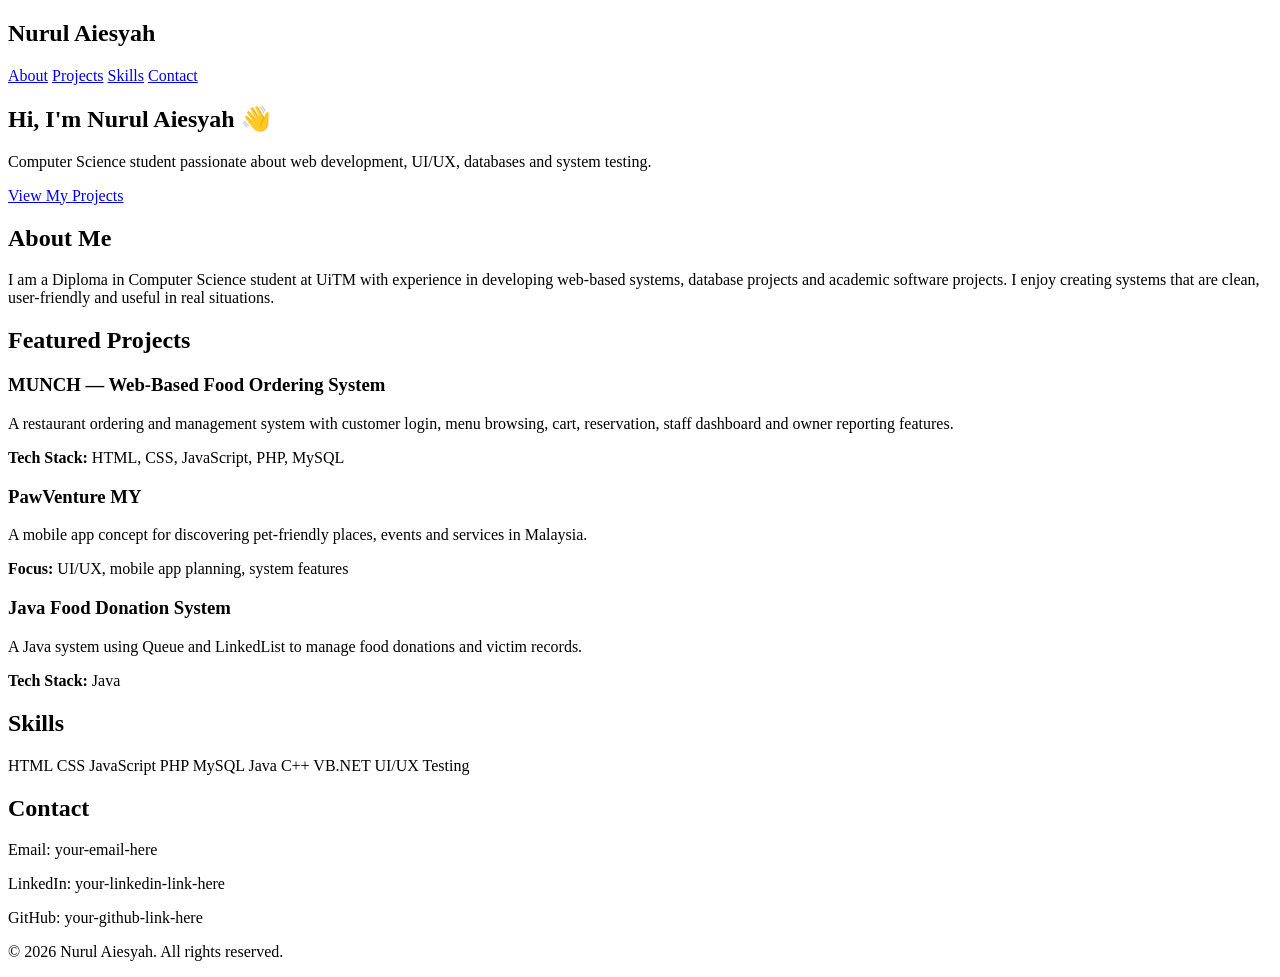
==== index.html @ fdca9e2c "Create initial portfolio website structure in HTML This is a complete HTML structure for a portfolio" ====
<!DOCTYPE html>
<html lang="en">
<head>
  <meta charset="UTF-8" />
  <meta name="viewport" content="width=device-width, initial-scale=1.0" />
  <title>Nurul Aiesyah | Portfolio</title>
  <link rel="stylesheet" href="style.css" />
</head>
<body>

  <header>
    <nav>
      <h2>Nurul Aiesyah</h2>
      <div>
        <a href="#about">About</a>
        <a href="#projects">Projects</a>
        <a href="#skills">Skills</a>
        <a href="#contact">Contact</a>
      </div>
    </nav>

    <section class="hero">
      <h1>Hi, I'm Nurul Aiesyah 👋</h1>
      <p>Computer Science student passionate about web development, UI/UX, databases and system testing.</p>
      <a href="#projects" class="btn">View My Projects</a>
    </section>
  </header>

  <section id="about" class="section">
    <h2>About Me</h2>
    <p>
      I am a Diploma in Computer Science student at UiTM with experience in developing web-based systems,
      database projects and academic software projects. I enjoy creating systems that are clean,
      user-friendly and useful in real situations.
    </p>
  </section>

  <section id="projects" class="section">
    <h2>Featured Projects</h2>

    <div class="project-card">
      <h3>MUNCH — Web-Based Food Ordering System</h3>
      <p>
        A restaurant ordering and management system with customer login, menu browsing, cart,
        reservation, staff dashboard and owner reporting features.
      </p>
      <p><strong>Tech Stack:</strong> HTML, CSS, JavaScript, PHP, MySQL</p>
    </div>

    <div class="project-card">
      <h3>PawVenture MY</h3>
      <p>
        A mobile app concept for discovering pet-friendly places, events and services in Malaysia.
      </p>
      <p><strong>Focus:</strong> UI/UX, mobile app planning, system features</p>
    </div>

    <div class="project-card">
      <h3>Java Food Donation System</h3>
      <p>
        A Java system using Queue and LinkedList to manage food donations and victim records.
      </p>
      <p><strong>Tech Stack:</strong> Java</p>
    </div>
  </section>

  <section id="skills" class="section">
    <h2>Skills</h2>
    <div class="skills">
      <span>HTML</span>
      <span>CSS</span>
      <span>JavaScript</span>
      <span>PHP</span>
      <span>MySQL</span>
      <span>Java</span>
      <span>C++</span>
      <span>VB.NET</span>
      <span>UI/UX</span>
      <span>Testing</span>
    </div>
  </section>

  <section id="contact" class="section">
    <h2>Contact</h2>
    <p>Email: your-email-here</p>
    <p>LinkedIn: your-linkedin-link-here</p>
    <p>GitHub: your-github-link-here</p>
  </section>

  <footer>
    <p>© 2026 Nurul Aiesyah. All rights reserved.</p>
  </footer>

</body>
</html>
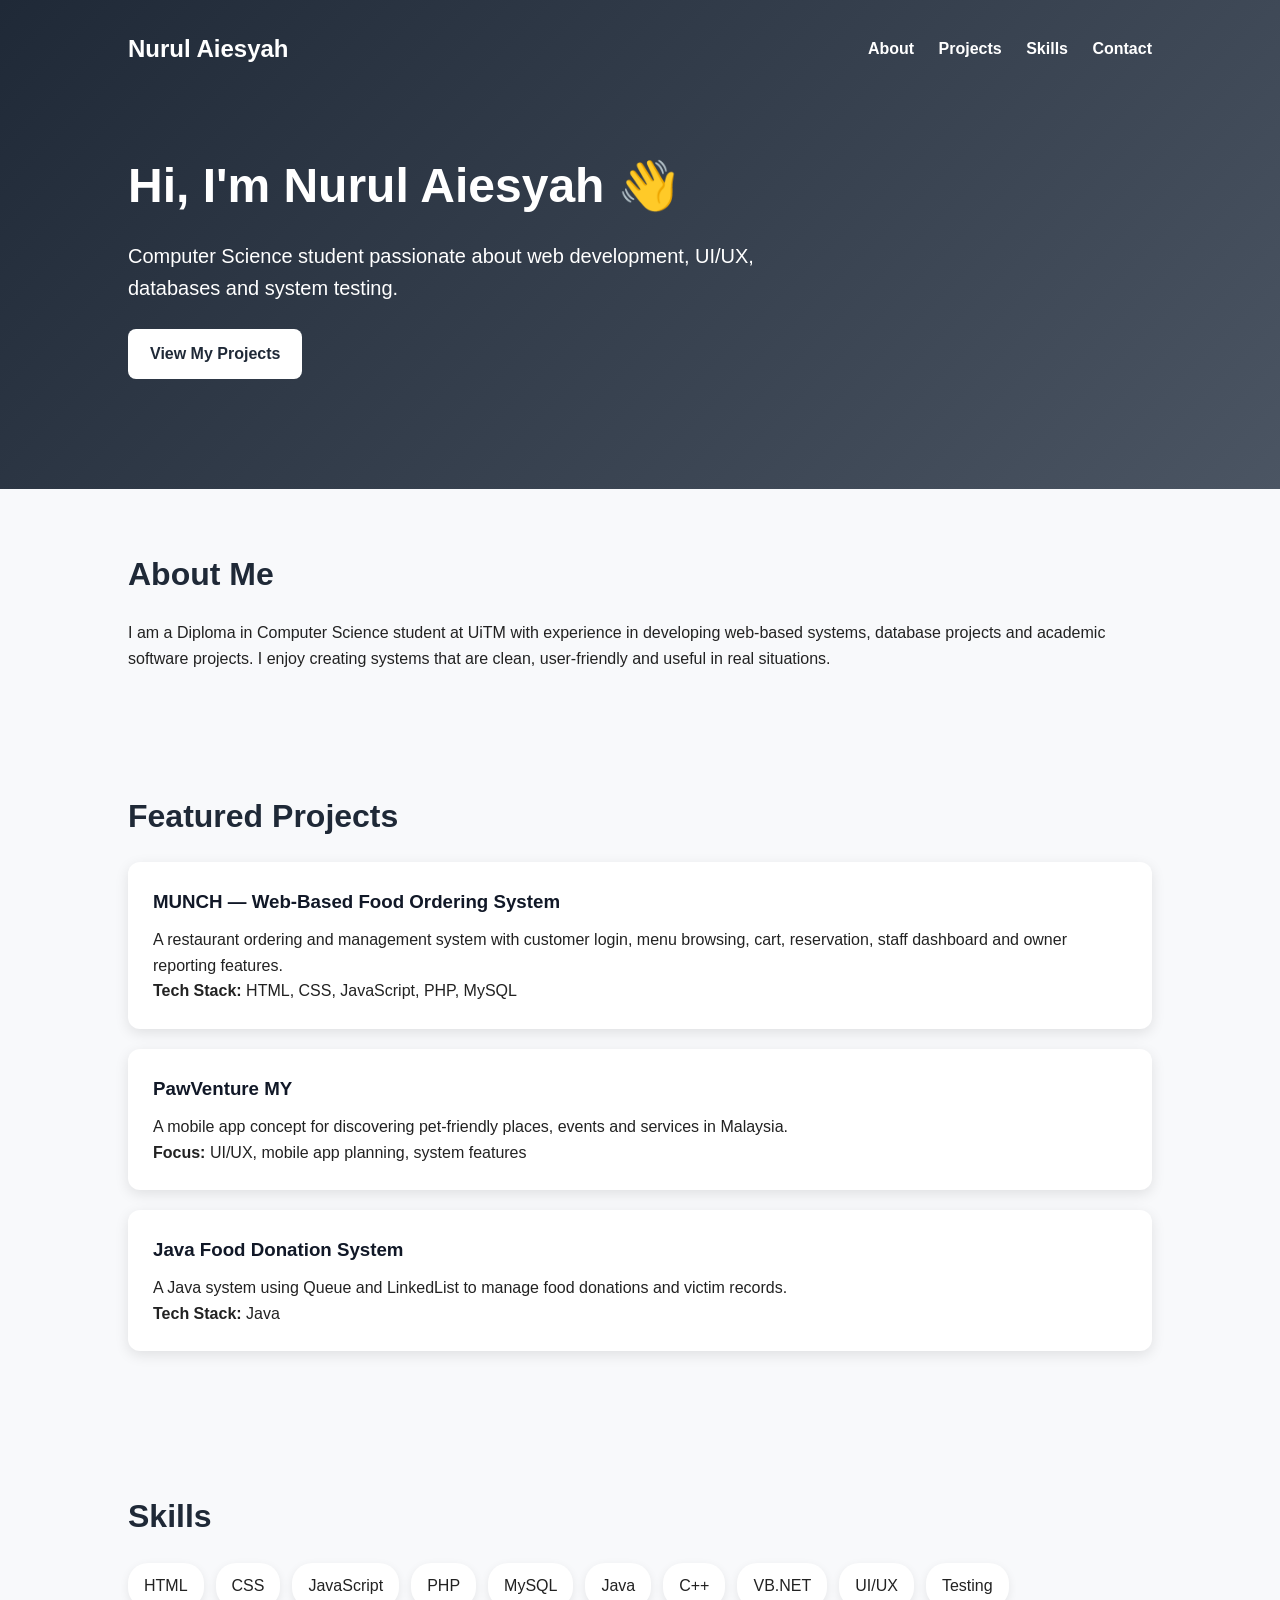
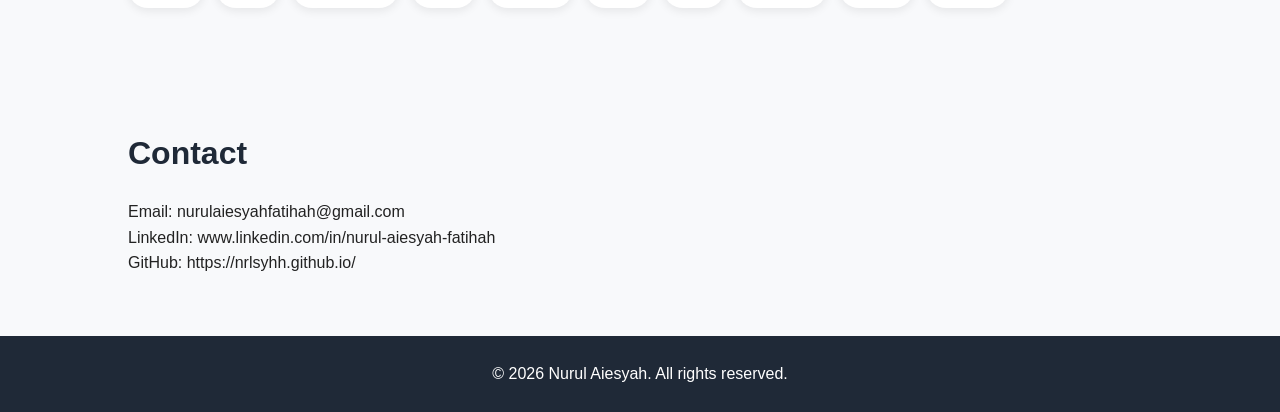
==== commit fb020374: "Update contact information in index.html" ====
--- a/index.html
+++ b/index.html
@@ -82,9 +82,9 @@
 
   <section id="contact" class="section">
     <h2>Contact</h2>
-    <p>Email: your-email-here</p>
-    <p>LinkedIn: your-linkedin-link-here</p>
-    <p>GitHub: your-github-link-here</p>
+    <p>Email: nurulaiesyahfatihah@gmail.com</p>
+    <p>LinkedIn: www.linkedin.com/in/nurul-aiesyah-fatihah</p>
+    <p>GitHub: https://nrlsyhh.github.io/</p>
   </section>
 
   <footer>
--- a/style.css
+++ b/style.css
@@ -0,0 +1,115 @@
+* {
+  margin: 0;
+  padding: 0;
+  box-sizing: border-box;
+  font-family: Arial, sans-serif;
+}
+
+body {
+  background: #f8f9fb;
+  color: #222;
+  line-height: 1.6;
+}
+
+header {
+  background: linear-gradient(135deg, #1f2937, #4b5563);
+  color: white;
+  padding: 30px 10%;
+}
+
+nav {
+  display: flex;
+  justify-content: space-between;
+  align-items: center;
+  margin-bottom: 80px;
+}
+
+nav a {
+  color: white;
+  text-decoration: none;
+  margin-left: 20px;
+  font-weight: bold;
+}
+
+.hero {
+  max-width: 700px;
+  padding-bottom: 80px;
+}
+
+.hero h1 {
+  font-size: 48px;
+  margin-bottom: 15px;
+}
+
+.hero p {
+  font-size: 20px;
+  margin-bottom: 25px;
+}
+
+.btn {
+  display: inline-block;
+  background: white;
+  color: #1f2937;
+  padding: 12px 22px;
+  border-radius: 8px;
+  text-decoration: none;
+  font-weight: bold;
+}
+
+.section {
+  padding: 60px 10%;
+}
+
+.section h2 {
+  font-size: 32px;
+  margin-bottom: 20px;
+  color: #1f2937;
+}
+
+.project-card {
+  background: white;
+  padding: 25px;
+  margin-bottom: 20px;
+  border-radius: 12px;
+  box-shadow: 0 4px 14px rgba(0, 0, 0, 0.1);
+}
+
+.project-card h3 {
+  margin-bottom: 10px;
+  color: #111827;
+}
+
+.skills {
+  display: flex;
+  flex-wrap: wrap;
+  gap: 12px;
+}
+
+.skills span {
+  background: white;
+  padding: 10px 16px;
+  border-radius: 20px;
+  box-shadow: 0 3px 10px rgba(0, 0, 0, 0.08);
+}
+
+footer {
+  text-align: center;
+  padding: 25px;
+  background: #1f2937;
+  color: white;
+}
+
+@media screen and (max-width: 768px) {
+  nav {
+    flex-direction: column;
+    gap: 20px;
+  }
+
+  nav a {
+    margin: 0 8px;
+  }
+
+  .hero h1 {
+    font-size: 36px;
+  }
+}
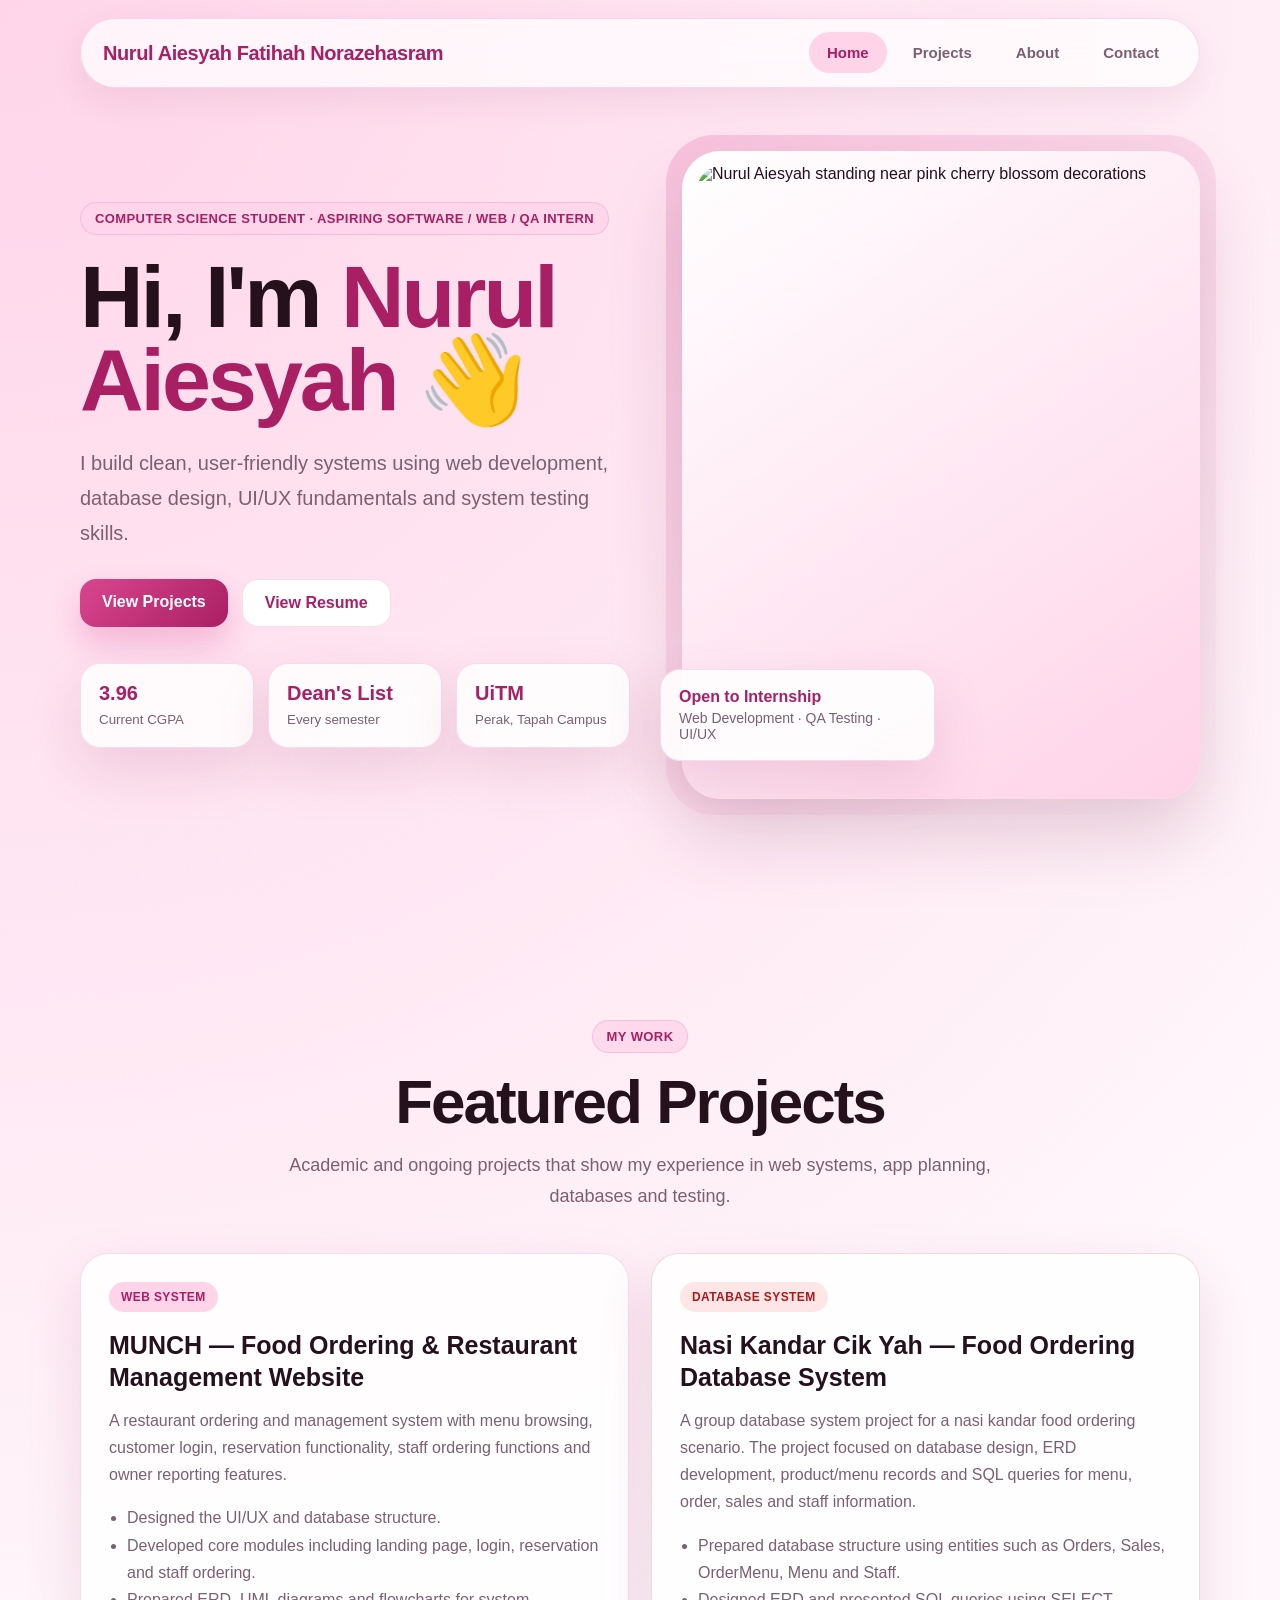
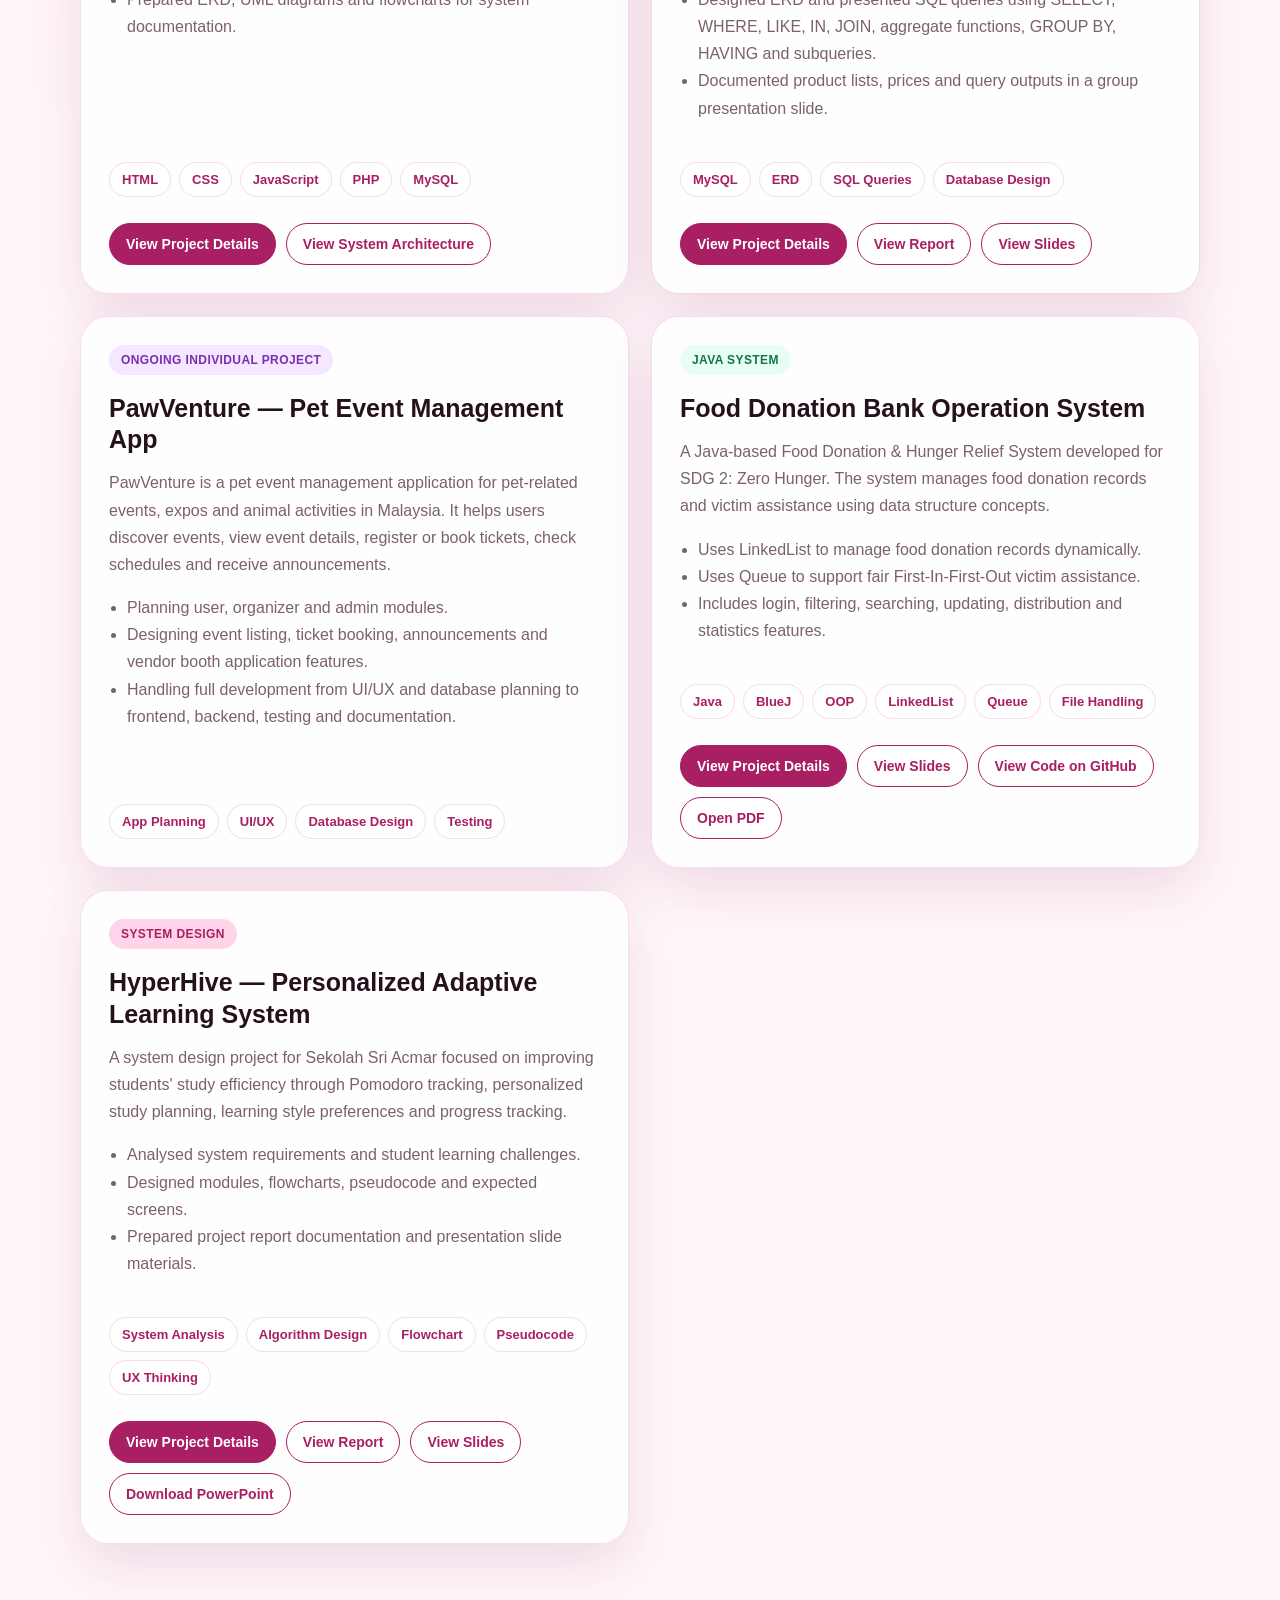
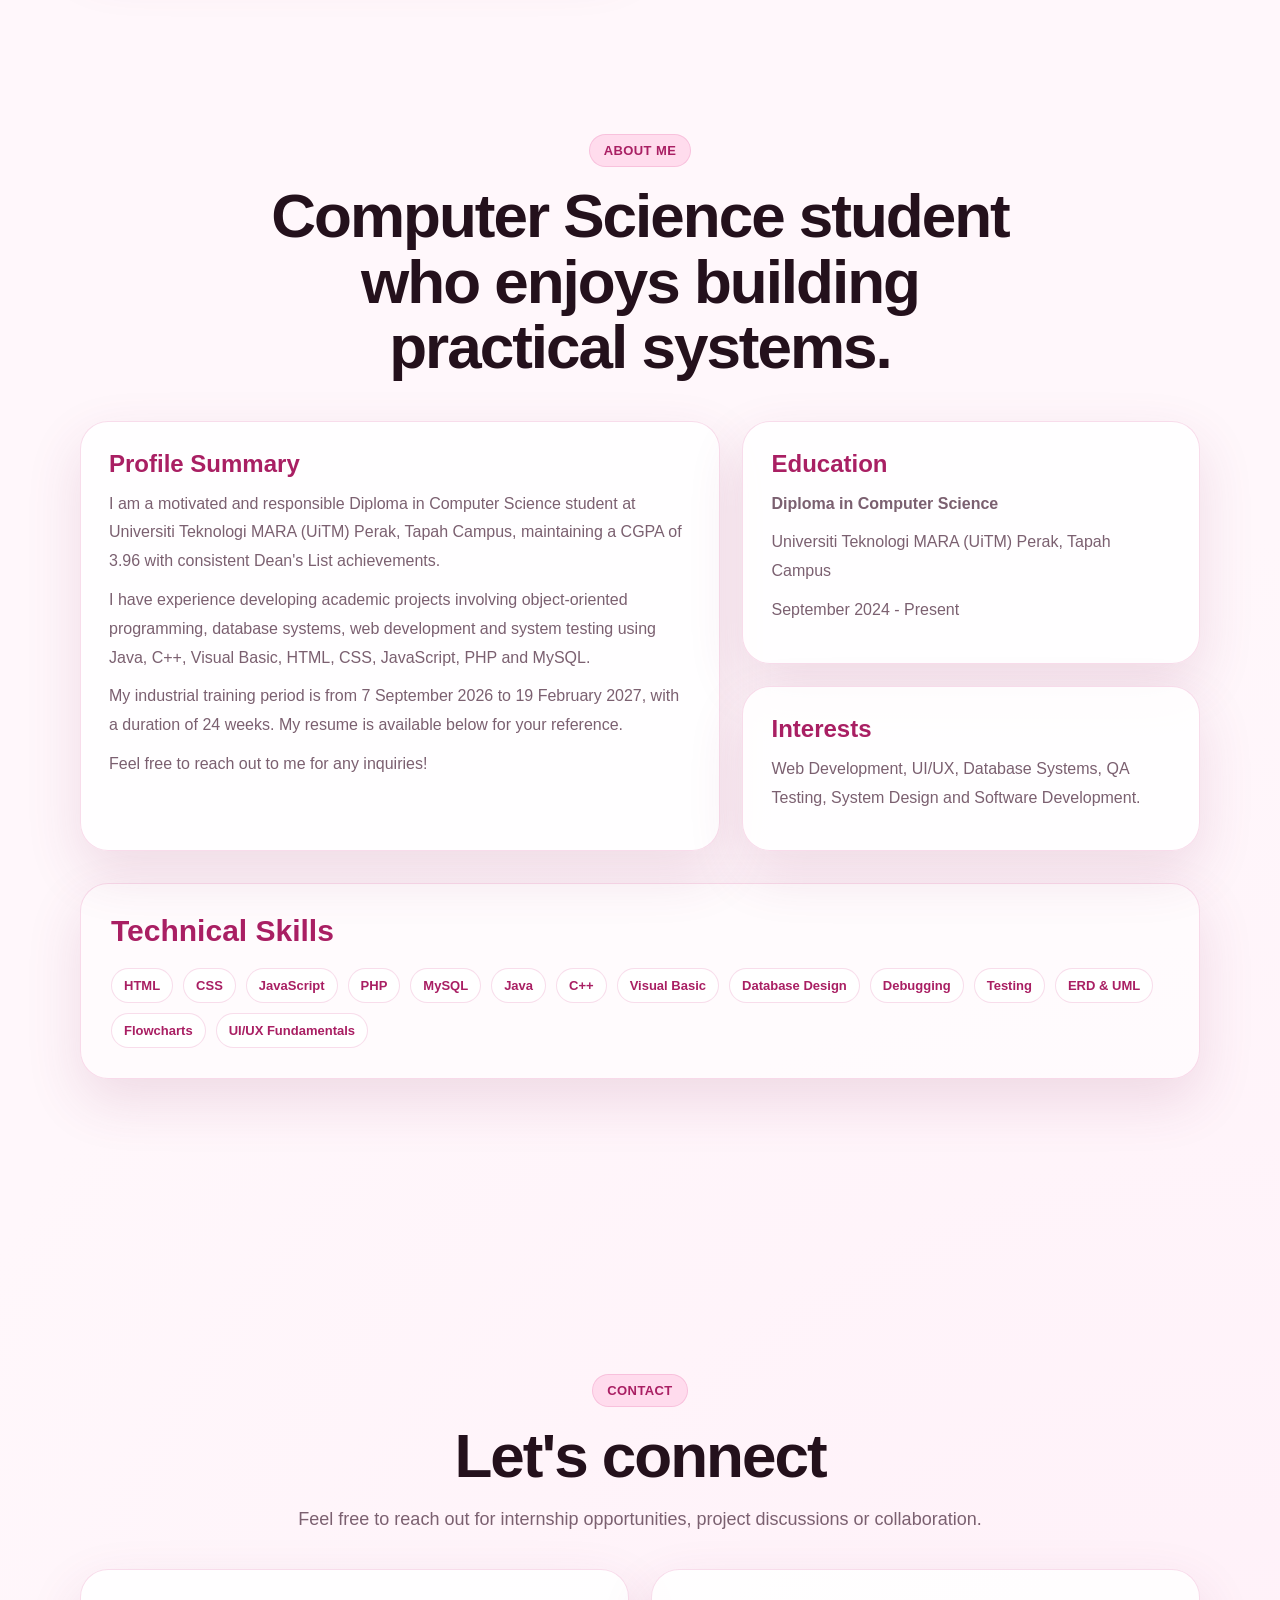
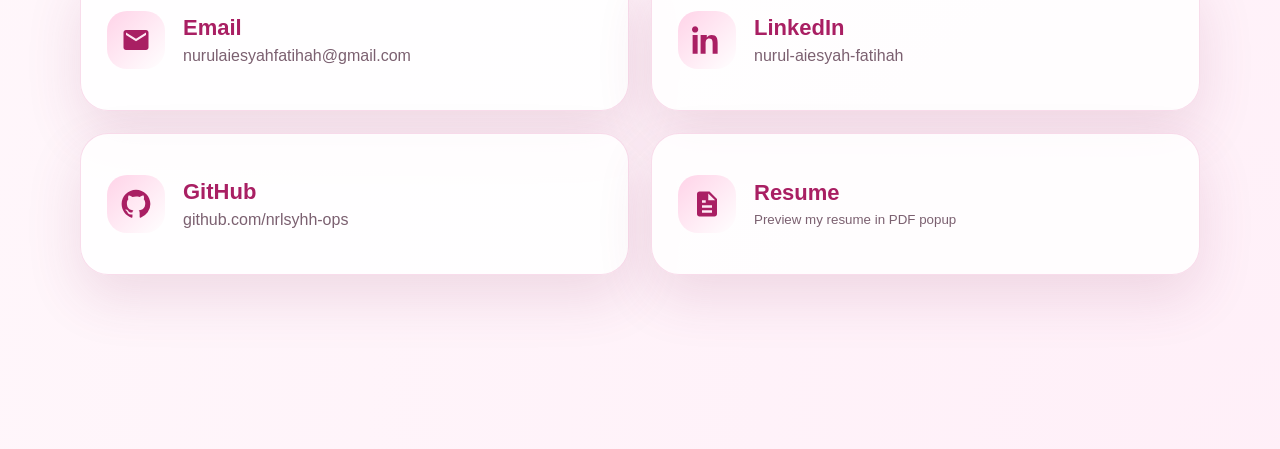
==== commit a0b99bf8: "Add files via upload" ====
--- a/index.html
+++ b/index.html
@@ -1,95 +1,314 @@
 <!DOCTYPE html>
 <html lang="en">
 <head>
-  <meta charset="UTF-8" />
-  <meta name="viewport" content="width=device-width, initial-scale=1.0" />
-  <title>Nurul Aiesyah | Portfolio</title>
-  <link rel="stylesheet" href="style.css" />
+    <meta charset="UTF-8">
+    <meta http-equiv="X-UA-Compatible" content="IE=edge">
+    <meta name="viewport" content="width=device-width, initial-scale=1.0">
+    <meta name="description" content="Portfolio of Nurul Aiesyah Fatihah, Diploma in Computer Science student and aspiring Software, Web and QA intern.">
+    <title>Nurul Aiesyah | Portfolio</title>
+    <link rel="stylesheet" href="style.css">
 </head>
 <body>
-
-  <header>
-    <nav>
-      <h2>Nurul Aiesyah</h2>
-      <div>
-        <a href="#about">About</a>
-        <a href="#projects">Projects</a>
-        <a href="#skills">Skills</a>
-        <a href="#contact">Contact</a>
-      </div>
+    <nav class="navbar">
+        <a href="#home" class="logo">Nurul Aiesyah Fatihah Norazehasram</a>
+        <button class="menu-toggle" aria-label="Open navigation menu">☰</button>
+        <ul class="link-group">
+            <li><a href="#home" class="nav-link active">Home</a></li>
+            <li><a href="#projects" class="nav-link">Projects</a></li>
+            <li><a href="#about" class="nav-link">About</a></li>
+            <li><a href="#contact" class="nav-link">Contact</a></li>
+        </ul>
     </nav>
 
-    <section class="hero">
-      <h1>Hi, I'm Nurul Aiesyah 👋</h1>
-      <p>Computer Science student passionate about web development, UI/UX, databases and system testing.</p>
-      <a href="#projects" class="btn">View My Projects</a>
-    </section>
-  </header>
-
-  <section id="about" class="section">
-    <h2>About Me</h2>
-    <p>
-      I am a Diploma in Computer Science student at UiTM with experience in developing web-based systems,
-      database projects and academic software projects. I enjoy creating systems that are clean,
-      user-friendly and useful in real situations.
-    </p>
-  </section>
-
-  <section id="projects" class="section">
-    <h2>Featured Projects</h2>
-
-    <div class="project-card">
-      <h3>MUNCH — Web-Based Food Ordering System</h3>
-      <p>
-        A restaurant ordering and management system with customer login, menu browsing, cart,
-        reservation, staff dashboard and owner reporting features.
-      </p>
-      <p><strong>Tech Stack:</strong> HTML, CSS, JavaScript, PHP, MySQL</p>
+    <main>
+        <!-- Home -->
+        <section id="home" class="home-section section-block">
+            <div class="home-content">
+                <p class="eyebrow">Computer Science Student · Aspiring Software / Web / QA Intern</p>
+                <h1>Hi, I'm <span>Nurul Aiesyah</span> 👋</h1>
+                <p class="hero-text">
+                    I build clean, user-friendly systems using web development, database design,
+                    UI/UX fundamentals and system testing skills.
+                </p>
+
+                <div class="hero-actions">
+                    <a href="#projects" class="btn primary-btn">View Projects</a>
+                    <button class="btn secondary-btn" id="openResumeHero" type="button">View Resume</button>
+                </div>
+
+                <div class="quick-stats">
+                    <div>
+                        <strong>3.96</strong>
+                        <small>Current CGPA</small>
+                    </div>
+                    <div>
+                        <strong>Dean's List</strong>
+                        <small>Every semester</small>
+                    </div>
+                    <div>
+                        <strong>UiTM</strong>
+                        <small>Perak, Tapah Campus</small>
+                    </div>
+                </div>
+            </div>
+
+            <div class="home-image-card">
+                <div class="image-frame">
+                    <img src="img/home-photo.jpg" class="home-img" alt="Nurul Aiesyah standing near pink cherry blossom decorations">
+                </div>
+                <div class="floating-card">
+                    <strong>Open to Internship</strong>
+                    <span>Web Development · QA Testing · UI/UX</span>
+                </div>
+            </div>
+        </section>
+
+        <!-- Projects -->
+        <section id="projects" class="project-section section-block">
+            <div class="section-title">
+                <p class="eyebrow">My Work</p>
+                <h2>Featured Projects</h2>
+                <p>Academic and ongoing projects that show my experience in web systems, app planning, databases and testing.</p>
+            </div>
+
+            <div class="project-container">
+                <article class="project-card featured-project">
+                    <div class="project-tag">Web System</div>
+                    <h3>MUNCH — Food Ordering & Restaurant Management Website</h3>
+                    <p>
+                        A restaurant ordering and management system with menu browsing, customer login,
+                        reservation functionality, staff ordering functions and owner reporting features.
+                    </p>
+                    <ul>
+                        <li>Designed the UI/UX and database structure.</li>
+                        <li>Developed core modules including landing page, login, reservation and staff ordering.</li>
+                        <li>Prepared ERD, UML diagrams and flowcharts for system documentation.</li>
+                    </ul>
+                    <div class="tech-list">
+                        <span>HTML</span><span>CSS</span><span>JavaScript</span><span>PHP</span><span>MySQL</span>
+                    </div>
+                    <div class="project-actions">
+                        <a href="munch-web.html" class="project-btn">View Project Details</a>
+                        <a href="munch-system-architecture.pdf" class="project-btn outline" target="_blank" rel="noopener noreferrer">View System Architecture</a>
+                    </div>
+                </article>
+
+                <article class="project-card featured-project database-project-card">
+                    <div class="project-tag database">Database System</div>
+                    <h3>Nasi Kandar Cik Yah — Food Ordering Database System</h3>
+                    <p>
+                        A group database system project for a nasi kandar food ordering scenario. The project focused on database design,
+                        ERD development, product/menu records and SQL queries for menu, order, sales and staff information.
+                    </p>
+                    <ul>
+                        <li>Prepared database structure using entities such as Orders, Sales, OrderMenu, Menu and Staff.</li>
+                        <li>Designed ERD and presented SQL queries using SELECT, WHERE, LIKE, IN, JOIN, aggregate functions, GROUP BY, HAVING and subqueries.</li>
+                        <li>Documented product lists, prices and query outputs in a group presentation slide.</li>
+                    </ul>
+                    <div class="tech-list">
+                        <span>MySQL</span><span>ERD</span><span>SQL Queries</span><span>Database Design</span>
+                    </div>
+                    <div class="project-actions">
+                        <a href="nasi-kandar-database.html" class="project-btn">View Project Details</a>
+                        <a href="nasi-kandar-database.html#report-section" class="project-btn outline">View Report</a>
+                        <a href="ict200-group-presentation.pdf" class="project-btn outline" target="_blank" rel="noopener noreferrer">View Slides</a>
+                    </div>
+                </article>
+
+                <article class="project-card featured-project">
+                    <div class="project-tag ongoing">Ongoing Individual Project</div>
+                    <h3>PawVenture — Pet Event Management App</h3>
+                    <p>
+                        PawVenture is a pet event management application for pet-related events, expos and animal activities in Malaysia.
+                        It helps users discover events, view event details, register or book tickets, check schedules and receive announcements.
+                    </p>
+                    <ul>
+                        <li>Planning user, organizer and admin modules.</li>
+                        <li>Designing event listing, ticket booking, announcements and vendor booth application features.</li>
+                        <li>Handling full development from UI/UX and database planning to frontend, backend, testing and documentation.</li>
+                    </ul>
+                    <div class="tech-list">
+                        <span>App Planning</span><span>UI/UX</span><span>Database Design</span><span>Testing</span>
+                    </div>
+                </article>
+
+                <article class="project-card">
+                    <div class="project-tag java">Java System</div>
+                    <h3>Food Donation Bank Operation System</h3>
+                    <p>
+                        A Java-based Food Donation & Hunger Relief System developed for SDG 2: Zero Hunger.
+                        The system manages food donation records and victim assistance using data structure concepts.
+                    </p>
+                    <ul>
+                        <li>Uses LinkedList to manage food donation records dynamically.</li>
+                        <li>Uses Queue to support fair First-In-First-Out victim assistance.</li>
+                        <li>Includes login, filtering, searching, updating, distribution and statistics features.</li>
+                    </ul>
+                    <div class="tech-list">
+                        <span>Java</span><span>BlueJ</span><span>OOP</span><span>LinkedList</span><span>Queue</span><span>File Handling</span>
+                    </div>
+                    <div class="project-actions">
+                        <a href="food-donation-report.html" class="project-btn">View Project Details</a>
+                        <a href="food-donation-report.html#slides-section" class="project-btn outline">View Slides</a>
+                        <a href="https://github.com/nrlsyhh-ops/food-donation-bank-system.git" class="project-btn outline" target="_blank" rel="noopener noreferrer">View Code on GitHub</a>
+                        <a href="food-donation-final-report.pdf" class="project-btn outline" target="_blank" rel="noopener noreferrer">Open PDF</a>
+                    </div>
+                </article>
+
+                <article class="project-card">
+                    <div class="project-tag">System Design</div>
+                    <h3>HyperHive — Personalized Adaptive Learning System</h3>
+                    <p>
+                        A system design project for Sekolah Sri Acmar focused on improving students' study efficiency through
+                        Pomodoro tracking, personalized study planning, learning style preferences and progress tracking.
+                    </p>
+                    <ul>
+                        <li>Analysed system requirements and student learning challenges.</li>
+                        <li>Designed modules, flowcharts, pseudocode and expected screens.</li>
+                        <li>Prepared project report documentation and presentation slide materials.</li>
+                    </ul>
+                    <div class="tech-list">
+                        <span>System Analysis</span><span>Algorithm Design</span><span>Flowchart</span><span>Pseudocode</span><span>UX Thinking</span>
+                    </div>
+                    <div class="project-actions">
+                        <a href="personalized-adaptive-learning-system.html" class="project-btn">View Project Details</a>
+                        <a href="personalized-adaptive-learning-system.html#report-section" class="project-btn outline">View Report</a>
+                        <a href="personalized-adaptive-learning-system.html#slides-section" class="project-btn outline">View Slides</a>
+                        <a href="pals-presentation.pptx" class="project-btn outline" target="_blank" rel="noopener noreferrer">Download PowerPoint</a>
+                    </div>
+                </article>
+            </div>
+        </section>
+
+        <!-- About -->
+        <section id="about" class="about-section section-block">
+            <div class="section-title">
+                <p class="eyebrow">About Me</p>
+                <h2>Computer Science student who enjoys building practical systems.</h2>
+            </div>
+
+            <div class="about-grid">
+                <div class="about-card about-main">
+                    <h3>Profile Summary</h3>
+                    <p>
+                        I am a motivated and responsible Diploma in Computer Science student at Universiti Teknologi MARA (UiTM)
+                        Perak, Tapah Campus, maintaining a CGPA of 3.96 with consistent Dean's List achievements.
+                    </p>
+                    <p>
+                        I have experience developing academic projects involving object-oriented programming, database systems,
+                        web development and system testing using Java, C++, Visual Basic, HTML, CSS, JavaScript, PHP and MySQL.
+                    </p>
+					<p>
+						My industrial training period is from 7 September 2026 to 19 February 2027, with a duration of 24 weeks. 
+						My resume is available below for your reference. 
+					</p>
+					<p>
+						Feel free to reach out to me for any inquiries!
+                    </p>
+                </div>
+
+                <div class="about-card">
+                    <h3>Education</h3>
+                    <p><strong>Diploma in Computer Science</strong></p>
+                    <p>Universiti Teknologi MARA (UiTM) Perak, Tapah Campus</p>
+                    <p>September 2024 - Present</p>
+                </div>
+
+                <div class="about-card">
+                    <h3>Interests</h3>
+                    <p>Web Development, UI/UX, Database Systems, QA Testing, System Design and Software Development.</p>
+                </div>
+            </div>
+
+            <div class="skill-section">
+                <h2>Technical Skills</h2>
+                <div class="skills-container">
+                    <span>HTML</span>
+                    <span>CSS</span>
+                    <span>JavaScript</span>
+                    <span>PHP</span>
+                    <span>MySQL</span>
+                    <span>Java</span>
+                    <span>C++</span>
+                    <span>Visual Basic</span>
+                    <span>Database Design</span>
+                    <span>Debugging</span>
+                    <span>Testing</span>
+                    <span>ERD & UML</span>
+                    <span>Flowcharts</span>
+                    <span>UI/UX Fundamentals</span>
+                </div>
+            </div>
+        </section>
+
+        <!-- Contact -->
+        <section id="contact" class="contact-section section-block">
+            <div class="section-title contact-title">
+                <p class="eyebrow">Contact</p>
+                <h2>Let's connect</h2>
+                <p>Feel free to reach out for internship opportunities, project discussions or collaboration.</p>
+            </div>
+
+            <div class="contact-grid">
+                <a class="contact-card" href="mailto:nurulaiesyahfatihah@gmail.com">
+                    <span class="contact-icon" aria-hidden="true">
+                        <svg viewBox="0 0 24 24"><path d="M20 4H4c-1.1 0-2 .9-2 2v12c0 1.1.9 2 2 2h16c1.1 0 2-.9 2-2V6c0-1.1-.9-2-2-2Zm0 4-8 5-8-5V6l8 5 8-5v2Z"/></svg>
+                    </span>
+                    <div>
+                        <h3>Email</h3>
+                        <p>nurulaiesyahfatihah@gmail.com</p>
+                    </div>
+                </a>
+
+                <a class="contact-card" href="https://www.linkedin.com/in/nurul-aiesyah-fatihah" target="_blank" rel="noopener noreferrer">
+                    <span class="contact-icon" aria-hidden="true">
+                        <svg viewBox="0 0 24 24"><path d="M4.98 3.5C4.98 4.88 3.87 6 2.5 6S0 4.88 0 3.5 1.12 1 2.5 1s2.48 1.12 2.48 2.5ZM.5 8h4V23h-4V8Zm7.5 0h3.84v2.05h.05c.53-1 1.84-2.05 3.79-2.05C19.73 8 20.5 10.67 20.5 14.14V23h-4v-7.85c0-1.87-.03-4.28-2.61-4.28-2.61 0-3.01 2.04-3.01 4.15V23h-4V8Z"/></svg>
+                    </span>
+                    <div>
+                        <h3>LinkedIn</h3>
+                        <p>nurul-aiesyah-fatihah</p>
+                    </div>
+                </a>
+
+                <a class="contact-card" href="https://github.com/nrlsyhh-ops" target="_blank" rel="noopener noreferrer">
+                    <span class="contact-icon" aria-hidden="true">
+                        <svg viewBox="0 0 24 24"><path d="M12 .5C5.65.5.5 5.65.5 12c0 5.08 3.29 9.39 7.86 10.91.58.1.79-.25.79-.56v-2.01c-3.2.7-3.88-1.54-3.88-1.54-.52-1.33-1.28-1.68-1.28-1.68-1.05-.72.08-.7.08-.7 1.16.08 1.77 1.19 1.77 1.19 1.03 1.76 2.7 1.25 3.36.96.1-.75.4-1.25.73-1.54-2.55-.29-5.23-1.28-5.23-5.68 0-1.25.45-2.28 1.19-3.08-.12-.29-.52-1.46.11-3.04 0 0 .97-.31 3.17 1.18.92-.26 1.9-.38 2.88-.39.98 0 1.96.13 2.88.39 2.2-1.49 3.17-1.18 3.17-1.18.63 1.58.23 2.75.11 3.04.74.8 1.19 1.83 1.19 3.08 0 4.41-2.69 5.38-5.25 5.67.41.36.78 1.06.78 2.14v3.18c0 .31.21.67.8.56A11.51 11.51 0 0 0 23.5 12C23.5 5.65 18.35.5 12 .5Z"/></svg>
+                    </span>
+                    <div>
+                        <h3>GitHub</h3>
+                        <p>github.com/nrlsyhh-ops</p>
+                    </div>
+                </a>
+
+                <button class="contact-card resume-card" id="openResumeContact" type="button">
+                    <span class="contact-icon" aria-hidden="true">
+                        <svg viewBox="0 0 24 24"><path d="M14 2H6c-1.1 0-2 .9-2 2v16c0 1.1.9 2 2 2h12c1.1 0 2-.9 2-2V8l-6-6Zm-1 7V3.5L18.5 9H13ZM8 13h8v2H8v-2Zm0 4h8v2H8v-2Zm0-8h3v2H8V9Z"/></svg>
+                    </span>
+                    <div>
+                        <h3>Resume</h3>
+                        <p>Preview my resume in PDF popup</p>
+                    </div>
+                </button>
+            </div>
+        </section>
+    </main>
+
+    <!-- Resume Modal -->
+    <div class="modal" id="resumeModal" aria-hidden="true" role="dialog" aria-labelledby="resumeModalTitle">
+        <div class="modal-overlay" data-close-modal></div>
+        <div class="modal-content">
+            <div class="modal-header">
+                <h2 id="resumeModalTitle">Nurul Aiesyah Resume</h2>
+                <button class="close-modal" type="button" data-close-modal aria-label="Close resume popup">×</button>
+            </div>
+            <iframe src="resume.pdf" title="Nurul Aiesyah Resume PDF"></iframe>
+            <div class="modal-actions">
+                <a href="resume.pdf" target="_blank" rel="noopener noreferrer">Open in New Tab</a>
+                <a href="resume.pdf" download>Download Resume</a>
+            </div>
+        </div>
     </div>
 
-    <div class="project-card">
-      <h3>PawVenture MY</h3>
-      <p>
-        A mobile app concept for discovering pet-friendly places, events and services in Malaysia.
-      </p>
-      <p><strong>Focus:</strong> UI/UX, mobile app planning, system features</p>
-    </div>
-
-    <div class="project-card">
-      <h3>Java Food Donation System</h3>
-      <p>
-        A Java system using Queue and LinkedList to manage food donations and victim records.
-      </p>
-      <p><strong>Tech Stack:</strong> Java</p>
-    </div>
-  </section>
-
-  <section id="skills" class="section">
-    <h2>Skills</h2>
-    <div class="skills">
-      <span>HTML</span>
-      <span>CSS</span>
-      <span>JavaScript</span>
-      <span>PHP</span>
-      <span>MySQL</span>
-      <span>Java</span>
-      <span>C++</span>
-      <span>VB.NET</span>
-      <span>UI/UX</span>
-      <span>Testing</span>
-    </div>
-  </section>
-
-  <section id="contact" class="section">
-    <h2>Contact</h2>
-    <p>Email: nurulaiesyahfatihah@gmail.com</p>
-    <p>LinkedIn: www.linkedin.com/in/nurul-aiesyah-fatihah</p>
-    <p>GitHub: https://nrlsyhh.github.io/</p>
-  </section>
-
-  <footer>
-    <p>© 2026 Nurul Aiesyah. All rights reserved.</p>
-  </footer>
-
+    <script src="app.js"></script>
 </body>
 </html>
--- a/style.css
+++ b/style.css
@@ -1,115 +1,1097 @@
-* {
-  margin: 0;
-  padding: 0;
-  box-sizing: border-box;
-  font-family: Arial, sans-serif;
-}
-
-body {
-  background: #f8f9fb;
-  color: #222;
-  line-height: 1.6;
-}
-
-header {
-  background: linear-gradient(135deg, #1f2937, #4b5563);
-  color: white;
-  padding: 30px 10%;
-}
-
-nav {
-  display: flex;
-  justify-content: space-between;
-  align-items: center;
-  margin-bottom: 80px;
-}
-
-nav a {
-  color: white;
-  text-decoration: none;
-  margin-left: 20px;
-  font-weight: bold;
-}
-
-.hero {
-  max-width: 700px;
-  padding-bottom: 80px;
-}
-
-.hero h1 {
-  font-size: 48px;
-  margin-bottom: 15px;
-}
-
-.hero p {
-  font-size: 20px;
-  margin-bottom: 25px;
-}
-
-.btn {
-  display: inline-block;
-  background: white;
-  color: #1f2937;
-  padding: 12px 22px;
-  border-radius: 8px;
-  text-decoration: none;
-  font-weight: bold;
-}
-
-.section {
-  padding: 60px 10%;
-}
-
-.section h2 {
-  font-size: 32px;
-  margin-bottom: 20px;
-  color: #1f2937;
-}
-
-.project-card {
-  background: white;
-  padding: 25px;
-  margin-bottom: 20px;
-  border-radius: 12px;
-  box-shadow: 0 4px 14px rgba(0, 0, 0, 0.1);
-}
-
-.project-card h3 {
-  margin-bottom: 10px;
-  color: #111827;
-}
-
-.skills {
-  display: flex;
-  flex-wrap: wrap;
-  gap: 12px;
-}
-
-.skills span {
-  background: white;
-  padding: 10px 16px;
-  border-radius: 20px;
-  box-shadow: 0 3px 10px rgba(0, 0, 0, 0.08);
-}
-
-footer {
-  text-align: center;
-  padding: 25px;
-  background: #1f2937;
-  color: white;
-}
-
-@media screen and (max-width: 768px) {
-  nav {
+:root{
+    --bg: #fff7fb;
+    --bg-soft: #ffeaf4;
+    --card: rgba(255, 255, 255, 0.86);
+    --text: #24111c;
+    --muted: #7b6070;
+    --accent: #d9468f;
+    --accent-dark: #a91f63;
+    --accent-light: #ffd3e8;
+    --border: rgba(217, 70, 143, 0.18);
+    --shadow: 0 22px 55px rgba(145, 48, 96, 0.14);
+}
+
+*{
+    margin: 0;
+    padding: 0;
+    box-sizing: border-box;
+}
+
+html{
+    scroll-behavior: smooth;
+}
+
+body{
+    width: 100%;
+    min-height: 100vh;
+    background:
+        radial-gradient(circle at top left, rgba(255, 211, 232, 0.95), transparent 32%),
+        radial-gradient(circle at bottom right, rgba(255, 239, 248, 0.95), transparent 28%),
+        var(--bg);
+    color: var(--text);
+    font-family: "Inter", "Segoe UI", Arial, sans-serif;
+    overflow-x: hidden;
+}
+
+img{
+    max-width: 100%;
+    display: block;
+}
+
+a{
+    color: inherit;
+}
+
+.navbar{
+    position: fixed;
+    top: 18px;
+    left: 50%;
+    transform: translateX(-50%);
+    width: min(1120px, calc(100% - 32px));
+    height: 70px;
+    padding: 0 22px;
+    display: flex;
+    justify-content: space-between;
+    align-items: center;
+    z-index: 50;
+    background: rgba(255, 255, 255, 0.72);
+    border: 1px solid var(--border);
+    border-radius: 999px;
+    backdrop-filter: blur(18px);
+    box-shadow: 0 12px 35px rgba(107, 39, 74, 0.09);
+}
+
+.logo{
+    text-decoration: none;
+    font-size: 20px;
+    font-weight: 800;
+    color: var(--accent-dark);
+    letter-spacing: -0.4px;
+}
+
+.link-group{
+    list-style: none;
+    display: flex;
+    align-items: center;
+    gap: 8px;
+}
+
+.link-group a{
+    text-decoration: none;
+    padding: 12px 18px;
+    border-radius: 999px;
+    font-size: 15px;
+    font-weight: 700;
+    color: var(--muted);
+    transition: 0.25s ease;
+}
+
+.link-group a:hover,
+.link-group a.active{
+    background: var(--accent-light);
+    color: var(--accent-dark);
+}
+
+.menu-toggle{
+    display: none;
+    border: none;
+    background: var(--accent-light);
+    color: var(--accent-dark);
+    width: 42px;
+    height: 42px;
+    border-radius: 50%;
+    font-size: 22px;
+    cursor: pointer;
+}
+
+.section-block{
+    min-height: 100vh;
+    width: min(1120px, calc(100% - 36px));
+    margin: 0 auto;
+    padding: 120px 0 70px;
+}
+
+.home-section{
+    display: grid;
+    grid-template-columns: 1.03fr 0.97fr;
+    align-items: center;
+    gap: 52px;
+}
+
+.eyebrow{
+    display: inline-flex;
+    align-items: center;
+    gap: 8px;
+    color: var(--accent-dark);
+    background: rgba(255, 211, 232, 0.75);
+    border: 1px solid var(--border);
+    border-radius: 999px;
+    padding: 8px 14px;
+    font-size: 13px;
+    font-weight: 800;
+    letter-spacing: 0.4px;
+    text-transform: uppercase;
+}
+
+.home-content h1{
+    margin-top: 20px;
+    font-size: clamp(48px, 7vw, 88px);
+    line-height: 0.95;
+    letter-spacing: -3px;
+}
+
+.home-content h1 span{
+    color: var(--accent-dark);
+}
+
+.hero-text{
+    max-width: 650px;
+    margin: 24px 0 28px;
+    color: var(--muted);
+    font-size: 20px;
+    line-height: 1.75;
+}
+
+.hero-actions{
+    display: flex;
+    flex-wrap: wrap;
+    gap: 14px;
+    margin-bottom: 36px;
+}
+
+.btn{
+    border: none;
+    cursor: pointer;
+    text-decoration: none;
+    padding: 14px 22px;
+    border-radius: 16px;
+    font-size: 16px;
+    font-weight: 800;
+    transition: 0.25s ease;
+}
+
+.primary-btn{
+    color: #fff;
+    background: linear-gradient(135deg, var(--accent), var(--accent-dark));
+    box-shadow: 0 16px 30px rgba(217, 70, 143, 0.28);
+}
+
+.secondary-btn{
+    color: var(--accent-dark);
+    background: #fff;
+    border: 1px solid var(--border);
+}
+
+.btn:hover{
+    transform: translateY(-3px);
+}
+
+.quick-stats{
+    display: grid;
+    grid-template-columns: repeat(3, 1fr);
+    gap: 14px;
+}
+
+.quick-stats div{
+    background: var(--card);
+    border: 1px solid var(--border);
+    border-radius: 20px;
+    padding: 18px;
+    box-shadow: var(--shadow);
+}
+
+.quick-stats strong{
+    display: block;
+    color: var(--accent-dark);
+    font-size: 20px;
+    margin-bottom: 5px;
+}
+
+.quick-stats small{
+    color: var(--muted);
+    line-height: 1.4;
+}
+
+.home-image-card{
+    position: relative;
+}
+
+.image-frame{
+    position: relative;
+    padding: 14px;
+    border-radius: 38px;
+    background: linear-gradient(145deg, #fff, var(--accent-light));
+    box-shadow: 0 35px 75px rgba(105, 28, 65, 0.18);
+}
+
+.image-frame::before{
+    content: "";
+    position: absolute;
+    inset: -16px;
+    border-radius: 48px;
+    background: linear-gradient(145deg, rgba(217, 70, 143, 0.2), rgba(255, 255, 255, 0));
+    z-index: -1;
+}
+
+.home-img{
+    width: 100%;
+    height: min(70vh, 620px);
+    object-fit: cover;
+    object-position: 35% center;
+    border-radius: 28px;
+}
+
+.floating-card{
+    position: absolute;
+    left: -22px;
+    bottom: 38px;
+    display: grid;
+    gap: 4px;
+    max-width: 275px;
+    background: rgba(255, 255, 255, 0.88);
+    border: 1px solid var(--border);
+    border-radius: 20px;
+    padding: 18px;
+    backdrop-filter: blur(18px);
+    box-shadow: var(--shadow);
+}
+
+.floating-card strong{
+    color: var(--accent-dark);
+}
+
+.floating-card span{
+    color: var(--muted);
+    font-size: 14px;
+}
+
+.section-title{
+    text-align: center;
+    max-width: 780px;
+    margin: 0 auto 42px;
+}
+
+.section-title h2{
+    margin-top: 16px;
+    font-size: clamp(36px, 5vw, 62px);
+    line-height: 1.05;
+    letter-spacing: -2px;
+}
+
+.section-title p:last-child{
+    margin-top: 16px;
+    color: var(--muted);
+    font-size: 18px;
+    line-height: 1.7;
+}
+
+.project-container{
+    display: grid;
+    grid-template-columns: repeat(2, 1fr);
+    gap: 22px;
+}
+
+.project-card,
+.about-card,
+.contact-card{
+    background: var(--card);
+    border: 1px solid var(--border);
+    border-radius: 28px;
+    box-shadow: var(--shadow);
+}
+
+.project-card{
+    padding: 28px;
+    transition: 0.25s ease;
+}
+
+.project-card:hover{
+    transform: translateY(-6px);
+    border-color: rgba(217, 70, 143, 0.35);
+}
+
+.featured-project{
+    min-height: 430px;
+}
+
+.project-tag{
+    width: fit-content;
+    margin-bottom: 18px;
+    padding: 8px 12px;
+    border-radius: 999px;
+    background: var(--accent-light);
+    color: var(--accent-dark);
+    font-size: 12px;
+    font-weight: 900;
+    text-transform: uppercase;
+    letter-spacing: 0.4px;
+}
+
+.project-tag.ongoing{
+    background: #f4e7ff;
+    color: #7a2faf;
+}
+
+.project-card h3{
+    font-size: 25px;
+    line-height: 1.25;
+    margin-bottom: 14px;
+}
+
+.project-card p,
+.project-card li{
+    color: var(--muted);
+    line-height: 1.7;
+}
+
+.project-card ul{
+    margin: 16px 0 20px 18px;
+}
+
+.tech-list{
+    display: flex;
+    flex-wrap: wrap;
+    gap: 8px;
+    margin-top: 20px;
+}
+
+.tech-list span,
+.skills-container span{
+    display: inline-flex;
+    align-items: center;
+    border: 1px solid var(--border);
+    color: var(--accent-dark);
+    background: #fff;
+    border-radius: 999px;
+    padding: 9px 12px;
+    font-size: 13px;
+    font-weight: 800;
+}
+
+.about-grid{
+    display: grid;
+    grid-template-columns: 1.4fr 1fr;
+    gap: 22px;
+}
+
+.about-card{
+    padding: 28px;
+}
+
+.about-main{
+    grid-row: span 2;
+}
+
+.about-card h3{
+    font-size: 24px;
+    margin-bottom: 12px;
+    color: var(--accent-dark);
+}
+
+.about-card p{
+    color: var(--muted);
+    line-height: 1.8;
+    margin-bottom: 10px;
+}
+
+.skill-section{
+    margin-top: 32px;
+    padding: 30px;
+    background: rgba(255, 255, 255, 0.55);
+    border: 1px solid var(--border);
+    border-radius: 28px;
+    box-shadow: var(--shadow);
+}
+
+.skill-section h2{
+    margin-bottom: 20px;
+    font-size: 30px;
+    color: var(--accent-dark);
+}
+
+.skills-container{
+    display: flex;
+    flex-wrap: wrap;
+    gap: 10px;
+}
+
+.contact-section{
+    display: flex;
     flex-direction: column;
+    justify-content: center;
+}
+
+.contact-title{
+    margin-bottom: 34px;
+}
+
+.contact-grid{
+    display: grid;
+    grid-template-columns: repeat(2, 1fr);
+    gap: 22px;
+}
+
+.contact-card{
+    display: flex;
+    align-items: center;
+    gap: 18px;
+    min-height: 142px;
+    padding: 26px;
+    color: var(--text);
+    text-align: left;
+    text-decoration: none;
+    transition: 0.25s ease;
+}
+
+.contact-card:hover{
+    transform: translateY(-6px);
+    border-color: rgba(217, 70, 143, 0.35);
+}
+
+.resume-card{
+    width: 100%;
+    cursor: pointer;
+    font-family: inherit;
+}
+
+.contact-icon{
+    flex: 0 0 58px;
+    width: 58px;
+    height: 58px;
+    display: grid;
+    place-items: center;
+    border-radius: 20px;
+    background: linear-gradient(135deg, var(--accent-light), #fff);
+}
+
+.contact-icon svg{
+    width: 30px;
+    height: 30px;
+    fill: var(--accent-dark);
+}
+
+.contact-card h3{
+    font-size: 22px;
+    margin-bottom: 6px;
+    color: var(--accent-dark);
+}
+
+.contact-card p{
+    color: var(--muted);
+    overflow-wrap: anywhere;
+}
+
+.modal{
+    position: fixed;
+    inset: 0;
+    display: none;
+    align-items: center;
+    justify-content: center;
+    padding: 24px;
+    z-index: 100;
+}
+
+.modal.show{
+    display: flex;
+}
+
+.modal-overlay{
+    position: absolute;
+    inset: 0;
+    background: rgba(34, 12, 24, 0.62);
+    backdrop-filter: blur(8px);
+}
+
+.modal-content{
+    position: relative;
+    width: min(960px, 100%);
+    height: min(86vh, 850px);
+    display: flex;
+    flex-direction: column;
+    background: #fff;
+    border-radius: 28px;
+    overflow: hidden;
+    box-shadow: 0 28px 90px rgba(0, 0, 0, 0.32);
+}
+
+.modal-header{
+    display: flex;
+    justify-content: space-between;
+    align-items: center;
     gap: 20px;
-  }
-
-  nav a {
-    margin: 0 8px;
-  }
-
-  .hero h1 {
-    font-size: 36px;
-  }
-}
+    padding: 18px 22px;
+    border-bottom: 1px solid #f1c9dc;
+}
+
+.modal-header h2{
+    font-size: 22px;
+    color: var(--accent-dark);
+}
+
+.close-modal{
+    border: none;
+    background: var(--accent-light);
+    color: var(--accent-dark);
+    width: 42px;
+    height: 42px;
+    border-radius: 50%;
+    font-size: 28px;
+    line-height: 1;
+    cursor: pointer;
+}
+
+.modal-content iframe{
+    width: 100%;
+    flex: 1;
+    border: 0;
+}
+
+.modal-actions{
+    display: flex;
+    justify-content: flex-end;
+    gap: 12px;
+    padding: 14px 18px;
+    border-top: 1px solid #f1c9dc;
+}
+
+.modal-actions a{
+    text-decoration: none;
+    color: #fff;
+    background: var(--accent-dark);
+    border-radius: 12px;
+    padding: 10px 14px;
+    font-weight: 800;
+}
+
+
+
+/* Project action buttons */
+.project-actions{
+    display: flex;
+    flex-wrap: wrap;
+    gap: 10px;
+    margin-top: 22px;
+}
+
+.project-btn{
+    display: inline-flex;
+    align-items: center;
+    justify-content: center;
+    border: 1px solid var(--accent-dark);
+    border-radius: 999px;
+    padding: 10px 16px;
+    color: #fff;
+    background: var(--accent-dark);
+    font-size: 14px;
+    font-weight: 900;
+    text-decoration: none;
+    cursor: pointer;
+    font-family: inherit;
+    transition: 0.25s ease;
+}
+
+.project-btn:hover{
+    transform: translateY(-2px);
+    box-shadow: 0 12px 24px rgba(169, 31, 99, 0.18);
+}
+
+.project-btn.outline{
+    color: var(--accent-dark);
+    background: #fff;
+}
+
+.project-tag.database{
+    background: #ffe6e6;
+    color: #a61b1b;
+}
+
+.database-project-card{
+    border-color: rgba(166, 27, 27, 0.16);
+}
+
+/* Project detail page */
+.project-detail-page .section-block{
+    min-height: auto;
+}
+
+.detail-hero{
+    padding-top: 150px;
+    padding-bottom: 48px;
+}
+
+.detail-hero-content{
+    max-width: 920px;
+    margin: 0 auto;
+    text-align: center;
+}
+
+.detail-hero h1{
+    margin-top: 20px;
+    font-size: clamp(42px, 6vw, 78px);
+    line-height: 0.98;
+    letter-spacing: -2.4px;
+    color: var(--accent-dark);
+}
+
+.back-link{
+    display: inline-flex;
+    margin-bottom: 18px;
+    color: var(--accent-dark);
+    font-weight: 900;
+    text-decoration: none;
+}
+
+.detail-content-section{
+    padding-top: 30px;
+}
+
+.detail-grid{
+    display: grid;
+    grid-template-columns: repeat(2, 1fr);
+    gap: 22px;
+}
+
+.detail-card{
+    background: var(--card);
+    border: 1px solid var(--border);
+    border-radius: 28px;
+    box-shadow: var(--shadow);
+    padding: 30px;
+}
+
+.main-detail-card{
+    grid-column: 1 / -1;
+}
+
+.detail-card h2{
+    font-size: 28px;
+    color: var(--accent-dark);
+    margin-bottom: 14px;
+}
+
+.detail-card p,
+.detail-card li{
+    color: var(--muted);
+    line-height: 1.8;
+}
+
+.detail-list{
+    margin-left: 20px;
+    display: grid;
+    gap: 12px;
+}
+
+.detail-tech-list{
+    margin-top: 0;
+}
+
+.slide-card-header{
+    display: flex;
+    justify-content: space-between;
+    align-items: flex-start;
+    gap: 20px;
+    margin-bottom: 18px;
+}
+
+.slide-preview-box{
+    height: 520px;
+    overflow: hidden;
+    border: 1px solid var(--border);
+    border-radius: 22px;
+    background: #fff;
+}
+
+.slide-preview-box iframe{
+    width: 100%;
+    height: 100%;
+    border: 0;
+}
+
+.slide-modal-content{
+    width: min(1100px, 100%);
+    height: min(90vh, 900px);
+}
+
+@media screen and (max-width: 900px){
+    .section-block{
+        padding-top: 110px;
+    }
+
+    .home-section,
+    .project-container,
+    .about-grid,
+    .contact-grid{
+        grid-template-columns: 1fr;
+    }
+
+    .home-section{
+        gap: 32px;
+    }
+
+    .home-image-card{
+        max-width: 540px;
+        margin: 0 auto;
+    }
+
+    .floating-card{
+        left: 16px;
+        right: 16px;
+        bottom: 18px;
+    }
+
+    .about-main{
+        grid-row: auto;
+    }
+}
+
+@media screen and (max-width: 720px){
+    .navbar{
+        top: 12px;
+        border-radius: 24px;
+        height: auto;
+        min-height: 66px;
+        align-items: flex-start;
+        padding: 12px 16px;
+    }
+
+    .menu-toggle{
+        display: block;
+    }
+
+    .link-group{
+        position: absolute;
+        top: 76px;
+        left: 0;
+        width: 100%;
+        display: none;
+        flex-direction: column;
+        align-items: stretch;
+        padding: 12px;
+        border-radius: 24px;
+        background: rgba(255, 255, 255, 0.96);
+        border: 1px solid var(--border);
+        box-shadow: var(--shadow);
+    }
+
+    .link-group.show{
+        display: flex;
+    }
+
+    .link-group a{
+        display: block;
+        text-align: center;
+    }
+
+    .home-content h1{
+        letter-spacing: -1.5px;
+    }
+
+    .hero-text{
+        font-size: 17px;
+    }
+
+    .quick-stats{
+        grid-template-columns: 1fr;
+    }
+
+    .home-img{
+        height: 480px;
+    }
+
+    .project-card,
+    .about-card,
+    .skill-section,
+    .contact-card{
+        padding: 22px;
+        border-radius: 22px;
+    }
+
+    .contact-card{
+        align-items: flex-start;
+    }
+
+    .modal{
+        padding: 12px;
+    }
+
+    .modal-actions{
+        flex-direction: column;
+    }
+
+    .modal-actions a{
+        text-align: center;
+    }
+}
+
+
+@media screen and (max-width: 900px){
+    .detail-grid{
+        grid-template-columns: 1fr;
+    }
+
+    .slide-card-header{
+        flex-direction: column;
+    }
+
+    .slide-preview-box{
+        height: 420px;
+    }
+}
+
+@media screen and (max-width: 720px){
+    .detail-hero{
+        padding-top: 125px;
+    }
+
+    .detail-card{
+        padding: 22px;
+        border-radius: 22px;
+    }
+
+    .slide-preview-box{
+        height: 360px;
+    }
+
+    .project-actions{
+        flex-direction: column;
+    }
+}
+
+
+/* Food Donation HTML report page */
+.project-tag.java{
+    background: #e7fff2;
+    color: #137447;
+}
+
+.report-page .section-block{
+    min-height: auto;
+}
+
+.report-hero{
+    padding-bottom: 34px;
+}
+
+.report-notice{
+    margin-bottom: 22px;
+    padding: 18px 20px;
+    border: 1px solid var(--border);
+    border-radius: 20px;
+    color: var(--muted);
+    background: rgba(255,255,255,0.7);
+    box-shadow: var(--shadow);
+    line-height: 1.7;
+}
+
+.report-notice strong{
+    color: var(--accent-dark);
+}
+
+.report-stat-grid{
+    display: grid;
+    grid-template-columns: repeat(4, 1fr);
+    gap: 14px;
+    margin-bottom: 24px;
+}
+
+.report-stat-grid div{
+    padding: 20px;
+    border: 1px solid var(--border);
+    border-radius: 22px;
+    background: var(--card);
+    box-shadow: var(--shadow);
+}
+
+.report-stat-grid strong,
+.feature-grid strong{
+    display: block;
+    margin-bottom: 8px;
+    color: var(--accent-dark);
+}
+
+.report-stat-grid span,
+.feature-grid span{
+    color: var(--muted);
+    line-height: 1.6;
+}
+
+.report-grid{
+    align-items: start;
+}
+
+.numbered-list{
+    list-style-position: outside;
+}
+
+.info-table-wrap{
+    overflow-x: auto;
+    margin-top: 18px;
+    border-radius: 18px;
+    border: 1px solid var(--border);
+}
+
+.report-table{
+    width: 100%;
+    border-collapse: collapse;
+    background: #fff;
+}
+
+.report-table th,
+.report-table td{
+    padding: 16px;
+    text-align: left;
+    border-bottom: 1px solid #f3d4e3;
+    line-height: 1.6;
+}
+
+.report-table th{
+    color: var(--accent-dark);
+    background: var(--accent-light);
+}
+
+.report-table tr:last-child td{
+    border-bottom: 0;
+}
+
+.feature-grid{
+    display: grid;
+    grid-template-columns: repeat(2, 1fr);
+    gap: 14px;
+    margin-top: 18px;
+}
+
+.feature-grid div{
+    padding: 18px;
+    border: 1px solid var(--border);
+    border-radius: 18px;
+    background: #fff;
+}
+
+.code-preview{
+    margin-top: 18px;
+    padding: 18px;
+    overflow-x: auto;
+    border-radius: 18px;
+    color: #fff;
+    background: #2a1520;
+    line-height: 1.7;
+}
+
+.report-actions{
+    margin-top: 24px;
+}
+
+@media screen and (max-width: 900px){
+    .report-stat-grid,
+    .feature-grid{
+        grid-template-columns: 1fr;
+    }
+}
+
+
+/* PDF report embed */
+.pdf-report-page .detail-content-section{
+    padding-top: 30px;
+}
+
+.pdf-viewer-card{
+    margin-top: 22px;
+}
+
+.pdf-preview-box{
+    height: min(82vh, 980px);
+    min-height: 620px;
+    overflow: hidden;
+    border: 1px solid var(--border);
+    border-radius: 22px;
+    background: #fff;
+}
+
+.pdf-preview-box iframe{
+    width: 100%;
+    height: 100%;
+    border: 0;
+}
+
+.compact-actions{
+    margin-top: 0;
+    justify-content: flex-end;
+}
+
+@media screen and (max-width: 720px){
+    .pdf-preview-box{
+        height: 70vh;
+        min-height: 480px;
+    }
+
+    .compact-actions{
+        width: 100%;
+        justify-content: flex-start;
+    }
+}
+
+
+/* Final deployment polish */
+.logo{
+    max-width: min(56vw, 540px);
+    overflow: hidden;
+    text-overflow: ellipsis;
+    white-space: nowrap;
+}
+
+.project-card{
+    display: flex;
+    flex-direction: column;
+}
+
+.project-card .tech-list{
+    margin-top: auto;
+    padding-top: 20px;
+}
+
+.project-card .project-actions{
+    padding-top: 4px;
+}
+
+.project-actions .project-btn{
+    min-height: 42px;
+}
+
+.detail-card .project-actions{
+    align-items: flex-start;
+}
+
+.home-content,
+.detail-hero-content,
+.about-card,
+.project-card,
+.detail-card{
+    overflow-wrap: anywhere;
+}
+
+@media screen and (max-width: 720px){
+    .logo{
+        max-width: calc(100vw - 112px);
+        font-size: 16px;
+    }
+
+    .navbar{
+        align-items: center;
+    }
+
+    .hero-actions,
+    .project-actions{
+        align-items: stretch;
+    }
+
+    .hero-actions .btn,
+    .project-actions .project-btn{
+        width: 100%;
+        text-align: center;
+    }
+
+    .section-title h2,
+    .detail-hero h1{
+        letter-spacing: -1.2px;
+    }
+}
